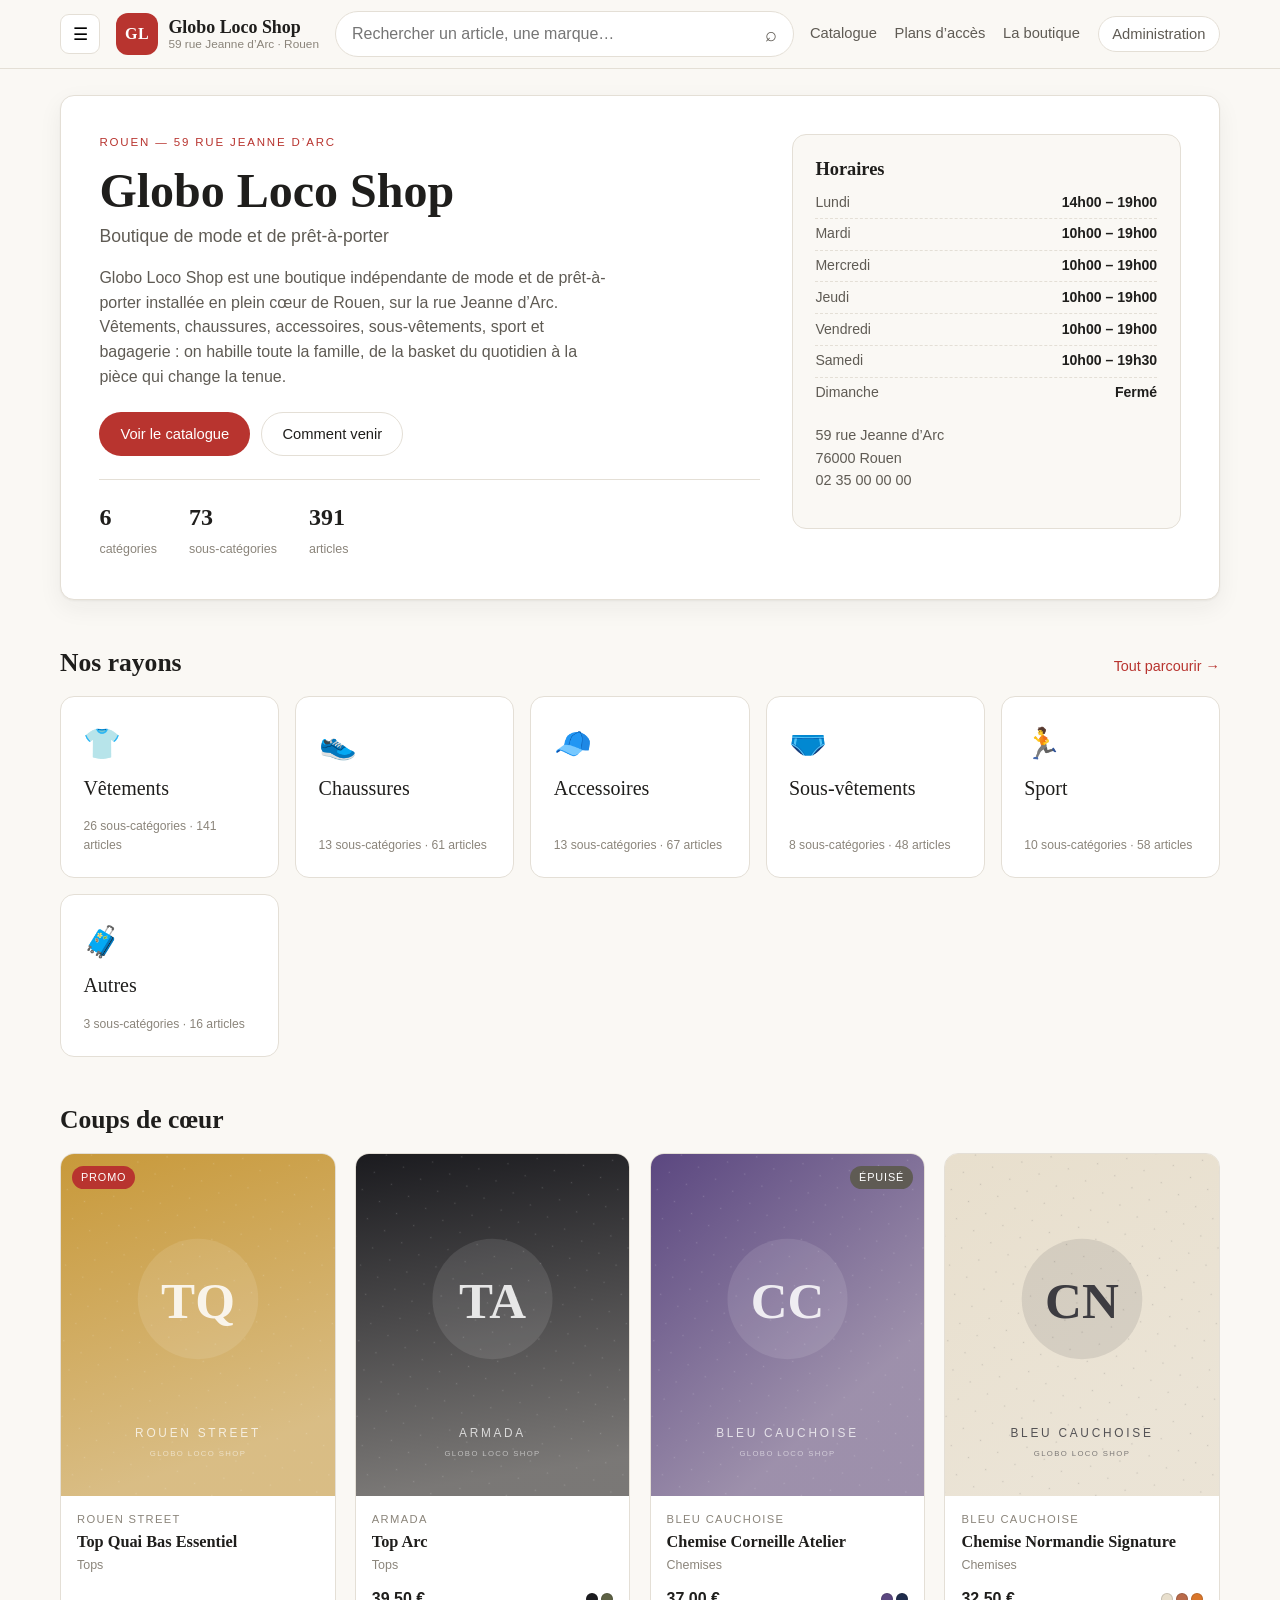
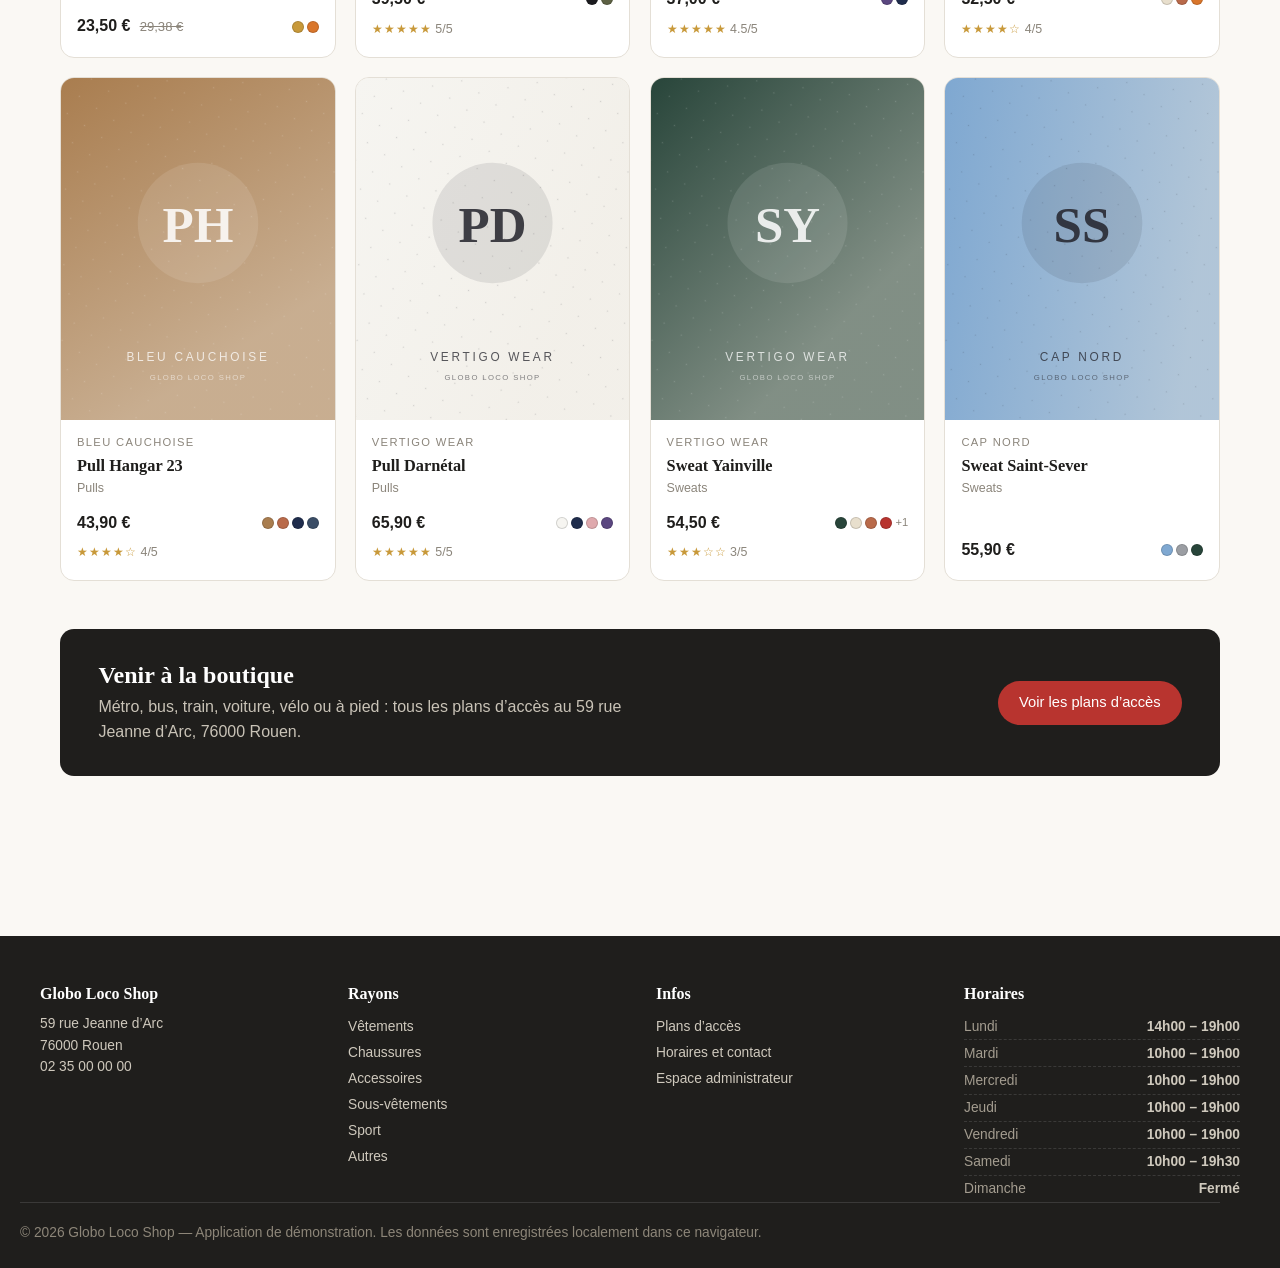
==== index.html @ f0fc32de "Application Globo Loco Shop : catalogue, fiches produit, admin et plans d'accès Application web stat" ====
<!DOCTYPE html>
<html lang="fr">
  <head>
    <meta charset="utf-8">
    <meta name="viewport" content="width=device-width, initial-scale=1">
    <title>Globo Loco Shop — Boutique de mode et de prêt-à-porter, Rouen</title>
    <meta name="description" content="Globo Loco Shop, boutique de mode et de prêt-à-porter au 59 rue Jeanne d’Arc à Rouen. Catalogue vêtements, chaussures, accessoires, sous-vêtements, sport et bagagerie.">
    <meta name="theme-color" content="#1b1b1f">
    <link rel="icon" href="data:image/svg+xml,%3Csvg xmlns='http://www.w3.org/2000/svg' viewBox='0 0 64 64'%3E%3Crect width='64' height='64' rx='14' fill='%23b8342f'/%3E%3Ctext x='32' y='43' font-family='Georgia,serif' font-size='30' font-weight='700' text-anchor='middle' fill='%23fff'%3EGL%3C/text%3E%3C/svg%3E">
    <link rel="stylesheet" href="assets/css/styles.css">
  </head>
  <body>
    <a class="skip-link" href="#view">Aller au contenu</a>

    <header class="header" id="site-header"></header>

    <main class="main" id="view" tabindex="-1"></main>

    <footer class="footer" id="site-footer"></footer>

    <div id="toast" class="toast" role="status" aria-live="polite"></div>

    <noscript>
      <p style="padding:2rem;text-align:center">
        Cette application nécessite JavaScript. Globo Loco Shop — 59 rue Jeanne d’Arc, 76000 Rouen.
      </p>
    </noscript>

    <script src="assets/js/data.js"></script>
    <script src="assets/js/utils.js"></script>
    <script src="assets/js/store.js"></script>
    <script src="assets/js/views.js"></script>
    <script src="assets/js/admin.js"></script>
    <script src="assets/js/app.js"></script>
  </body>
</html>
---- assets/css/styles.css ----
/* =========================================================================
   Globo Loco Shop — Feuille de style
   ========================================================================= */

:root {
  --ink: #1f1e1c;
  --ink-soft: #5f5b54;
  --ink-mute: #8b857b;
  --paper: #faf8f4;
  --surface: #ffffff;
  --line: #e4dfd6;
  --accent: #b8342f;
  --accent-dark: #8f2622;
  --accent-soft: #fbeceb;
  --green: #3f7a4f;
  --radius: 14px;
  --radius-sm: 9px;
  --shadow: 0 1px 2px rgba(31, 30, 28, 0.05), 0 8px 24px rgba(31, 30, 28, 0.06);
  --shadow-lift: 0 2px 6px rgba(31, 30, 28, 0.08), 0 18px 40px rgba(31, 30, 28, 0.1);
  --max: 1200px;
  --font: "Inter", "Helvetica Neue", Helvetica, Arial, sans-serif;
  --serif: Georgia, "Times New Roman", serif;
}

* { box-sizing: border-box; }

html {
  scroll-behavior: smooth;
  /* L'en-tête est collant : on décale les ancres pour qu'il ne les masque pas. */
  scroll-padding-top: 92px;
}

body {
  margin: 0;
  font-family: var(--font);
  color: var(--ink);
  background: var(--paper);
  line-height: 1.55;
  -webkit-font-smoothing: antialiased;
}

img { max-width: 100%; display: block; }

a { color: inherit; }

h1, h2, h3 { font-family: var(--serif); line-height: 1.2; margin: 0 0 0.4em; }

.skip-link {
  position: absolute;
  left: -9999px;
  background: var(--ink);
  color: #fff;
  padding: 0.7rem 1rem;
  z-index: 100;
}
.skip-link:focus { left: 1rem; top: 1rem; }

/* ------------------------------ En-tête ------------------------------ */

.header {
  position: sticky;
  top: 0;
  z-index: 40;
  background: rgba(250, 248, 244, 0.94);
  backdrop-filter: blur(8px);
  border-bottom: 1px solid var(--line);
}

.header__bar {
  max-width: var(--max);
  margin: 0 auto;
  padding: 0.7rem 1.25rem;
  display: flex;
  align-items: center;
  gap: 1rem;
}

.burger {
  border: 1px solid var(--line);
  background: var(--surface);
  border-radius: var(--radius-sm);
  width: 40px;
  height: 40px;
  font-size: 1.05rem;
  cursor: pointer;
  flex: none;
}

.brand {
  display: flex;
  align-items: center;
  gap: 0.65rem;
  text-decoration: none;
  flex: none;
}
.brand__mark {
  width: 42px;
  height: 42px;
  border-radius: 12px;
  background: var(--accent);
  color: #fff;
  display: grid;
  place-items: center;
  font-family: var(--serif);
  font-weight: 700;
  letter-spacing: 0.5px;
}
.brand__text { display: flex; flex-direction: column; line-height: 1.15; }
.brand__text b { font-family: var(--serif); font-size: 1.12rem; }
.brand__text em { font-style: normal; font-size: 0.74rem; color: var(--ink-mute); }

.search {
  flex: 1 1 auto;
  display: flex;
  min-width: 140px;
  border: 1px solid var(--line);
  background: var(--surface);
  border-radius: 999px;
  overflow: hidden;
}
.search input {
  flex: 1;
  border: 0;
  padding: 0.6rem 1rem;
  font: inherit;
  background: transparent;
  outline: none;
  min-width: 0;
}
.search button {
  border: 0;
  background: transparent;
  padding: 0 1rem;
  font-size: 1.25rem;
  cursor: pointer;
  color: var(--ink-soft);
}

.header__links { display: flex; align-items: center; gap: 1.1rem; flex: none; }
.header__links a {
  text-decoration: none;
  font-size: 0.92rem;
  color: var(--ink-soft);
  padding: 0.3rem 0;
  border-bottom: 2px solid transparent;
}
.header__links a:hover { color: var(--ink); }
.header__links a.is-active { color: var(--ink); border-bottom-color: var(--accent); }
.header__admin {
  border: 1px solid var(--line) !important;
  border-radius: 999px;
  padding: 0.34rem 0.85rem !important;
  background: var(--surface);
}

/* `display: grid` l'emporterait sur l'attribut hidden : on le neutralise. */
.megamenu[hidden] { display: none; }

.megamenu {
  border-top: 1px solid var(--line);
  background: var(--surface);
  padding: 1.25rem;
  display: grid;
  grid-template-columns: repeat(auto-fit, minmax(190px, 1fr));
  gap: 1.25rem;
  max-height: 70vh;
  overflow: auto;
}
.megamenu__cat {
  font-family: var(--serif);
  font-size: 1rem;
  text-decoration: none;
  display: block;
  margin-bottom: 0.4rem;
}
.megamenu ul { list-style: none; margin: 0; padding: 0; }
.megamenu li a {
  text-decoration: none;
  font-size: 0.85rem;
  color: var(--ink-soft);
  display: block;
  padding: 0.12rem 0;
}
.megamenu li a:hover { color: var(--accent); }

/* ------------------------------ Layout ------------------------------- */

.main {
  max-width: var(--max);
  margin: 0 auto;
  padding: 1.6rem 1.25rem 4rem;
  outline: none;
}

.section { margin: 3rem 0; }
.section__head {
  display: flex;
  align-items: baseline;
  justify-content: space-between;
  gap: 1rem;
  margin-bottom: 1.1rem;
}
.section__head h2 { margin: 0; font-size: 1.6rem; }
.link { text-decoration: none; color: var(--accent); font-size: 0.9rem; }

.page-head { margin: 0.6rem 0 1.8rem; max-width: 70ch; }
.page-head h1 { font-size: 2.2rem; }
.page-head p { color: var(--ink-soft); margin: 0.3rem 0; }
.page-head__note { font-size: 0.9rem; color: var(--ink-mute); font-style: italic; }

.breadcrumb ol {
  list-style: none;
  display: flex;
  flex-wrap: wrap;
  gap: 0.4rem;
  margin: 0 0 1rem;
  padding: 0;
  font-size: 0.82rem;
  color: var(--ink-mute);
}
.breadcrumb li + li::before { content: "›"; margin-right: 0.4rem; }
.breadcrumb a { color: var(--ink-soft); text-decoration: none; }
.breadcrumb a:hover { color: var(--accent); }

.empty {
  padding: 2rem;
  text-align: center;
  color: var(--ink-mute);
  background: var(--surface);
  border: 1px dashed var(--line);
  border-radius: var(--radius);
}
.muted { color: var(--ink-mute); }

/* ------------------------------- Hero -------------------------------- */

.hero {
  display: grid;
  grid-template-columns: 1.7fr 1fr;
  gap: 2rem;
  align-items: start;
  background: var(--surface);
  border: 1px solid var(--line);
  border-radius: var(--radius);
  padding: 2.4rem;
  box-shadow: var(--shadow);
}
.hero__eyebrow {
  text-transform: uppercase;
  letter-spacing: 0.16em;
  font-size: 0.72rem;
  color: var(--accent);
  margin: 0 0 0.6rem;
}
.hero h1 { font-size: 3rem; margin: 0 0 0.2rem; }
.hero__tagline { font-size: 1.1rem; color: var(--ink-soft); margin: 0 0 1rem; }
.hero__about { max-width: 58ch; color: var(--ink-soft); }
.hero__actions { display: flex; gap: 0.7rem; flex-wrap: wrap; margin: 1.4rem 0; }
.hero__stats {
  list-style: none;
  display: flex;
  gap: 2rem;
  padding: 1.2rem 0 0;
  margin: 0;
  border-top: 1px solid var(--line);
}
.hero__stats strong { display: block; font-size: 1.5rem; font-family: var(--serif); }
.hero__stats span { font-size: 0.78rem; color: var(--ink-mute); }
.hero__card {
  background: var(--paper);
  border: 1px solid var(--line);
  border-radius: var(--radius);
  padding: 1.4rem;
}
.hero__card h2 { font-size: 1.15rem; }
.hero__contact { font-size: 0.9rem; color: var(--ink-soft); margin-top: 1rem; }

.hours { list-style: none; margin: 0; padding: 0; font-size: 0.88rem; }
.hours li {
  display: flex;
  justify-content: space-between;
  gap: 1rem;
  padding: 0.28rem 0;
  border-bottom: 1px dashed var(--line);
}
.hours li:last-child { border-bottom: 0; }
.hours span { color: var(--ink-soft); }

.band {
  background: var(--ink);
  color: #f4f1ea;
  border-radius: var(--radius);
  padding: 2rem 2.4rem;
}
.band__inner {
  display: flex;
  align-items: center;
  justify-content: space-between;
  gap: 1.5rem;
  flex-wrap: wrap;
}
.band h2 { color: #fff; margin: 0 0 0.3rem; }
.band p { margin: 0; color: #c9c3b7; max-width: 60ch; }

/* ---------------------------- Catégories ----------------------------- */

.cats {
  display: grid;
  grid-template-columns: repeat(auto-fill, minmax(215px, 1fr));
  gap: 1rem;
}
.cat {
  background: var(--surface);
  border: 1px solid var(--line);
  border-radius: var(--radius);
  padding: 1.4rem;
  text-decoration: none;
  display: flex;
  flex-direction: column;
  gap: 0.35rem;
  transition: transform 0.15s ease, box-shadow 0.15s ease, border-color 0.15s ease;
}
.cat:hover {
  transform: translateY(-3px);
  box-shadow: var(--shadow-lift);
  border-color: #d5cec1;
}
.cat__emoji { font-size: 1.9rem; }
.cat__name { font-family: var(--serif); font-size: 1.25rem; }
.cat__desc { font-size: 0.87rem; color: var(--ink-soft); }
.cat__count { font-size: 0.76rem; color: var(--ink-mute); margin-top: auto; padding-top: 0.5rem; }
.cats--large .cat { padding: 1.8rem; }

.subs {
  display: grid;
  grid-template-columns: repeat(auto-fill, minmax(220px, 1fr));
  gap: 0.7rem;
}
.sub {
  background: var(--surface);
  border: 1px solid var(--line);
  border-radius: var(--radius-sm);
  padding: 0.95rem 1.1rem;
  text-decoration: none;
  display: flex;
  justify-content: space-between;
  align-items: center;
  gap: 0.75rem;
  transition: border-color 0.15s ease, background 0.15s ease;
}
.sub:hover { border-color: var(--accent); background: var(--accent-soft); }
.sub__name { font-weight: 600; font-size: 0.95rem; }
.sub__count { font-size: 0.74rem; color: var(--ink-mute); white-space: nowrap; }

/* ------------------------------ Cartes ------------------------------- */

.grid {
  display: grid;
  grid-template-columns: repeat(auto-fill, minmax(230px, 1fr));
  gap: 1.2rem;
}
.card {
  background: var(--surface);
  border: 1px solid var(--line);
  border-radius: var(--radius);
  overflow: hidden;
  text-decoration: none;
  display: flex;
  flex-direction: column;
  transition: transform 0.15s ease, box-shadow 0.15s ease;
}
.card:hover { transform: translateY(-4px); box-shadow: var(--shadow-lift); }
.card__media { position: relative; aspect-ratio: 4 / 5; background: #eee9e0; }
.card__media img { width: 100%; height: 100%; object-fit: cover; }
.badge {
  position: absolute;
  top: 0.7rem;
  left: 0.7rem;
  background: var(--accent);
  color: #fff;
  font-size: 0.68rem;
  letter-spacing: 0.08em;
  text-transform: uppercase;
  padding: 0.22rem 0.55rem;
  border-radius: 999px;
}
.badge--out { background: var(--ink-soft); left: auto; right: 0.7rem; }
.card__body { padding: 0.9rem 1rem 1.1rem; display: flex; flex-direction: column; gap: 0.15rem; flex: 1; }
.card__brand {
  font-size: 0.7rem;
  text-transform: uppercase;
  letter-spacing: 0.12em;
  color: var(--ink-mute);
  margin: 0;
}
.card__title { font-size: 1.02rem; margin: 0.1rem 0; }
.card__meta { font-size: 0.78rem; color: var(--ink-mute); margin: 0; }
.card__footer {
  margin-top: auto;
  padding-top: 0.6rem;
  display: flex;
  align-items: center;
  justify-content: space-between;
  gap: 0.5rem;
}
.price { font-weight: 700; font-size: 1rem; }
.price s { font-weight: 400; color: var(--ink-mute); font-size: 0.82rem; margin-left: 0.3rem; }
.card__rating { margin: 0.35rem 0 0; font-size: 0.78rem; color: var(--ink-mute); }

.dots { display: inline-flex; align-items: center; gap: 3px; }
.dot {
  width: 12px;
  height: 12px;
  border-radius: 50%;
  display: inline-block;
  border: 1px solid rgba(0, 0, 0, 0.15);
}
.dots__more { font-size: 0.7rem; color: var(--ink-mute); font-style: normal; }

.stars { color: #c8993a; letter-spacing: 1px; }
.stars--empty { color: var(--line); }

/* ------------------------------ Filtres ------------------------------ */

.filters {
  display: flex;
  flex-wrap: wrap;
  gap: 0.8rem;
  align-items: flex-end;
  background: var(--surface);
  border: 1px solid var(--line);
  border-radius: var(--radius);
  padding: 1rem 1.15rem;
  margin-bottom: 1rem;
}
.filters label {
  display: flex;
  flex-direction: column;
  gap: 0.25rem;
  font-size: 0.75rem;
  color: var(--ink-mute);
  text-transform: uppercase;
  letter-spacing: 0.08em;
}
.filters select {
  font: inherit;
  font-size: 0.9rem;
  text-transform: none;
  letter-spacing: 0;
  color: var(--ink);
  padding: 0.45rem 0.6rem;
  border: 1px solid var(--line);
  border-radius: var(--radius-sm);
  background: var(--paper);
  min-width: 150px;
}
.result-count { font-size: 0.85rem; color: var(--ink-mute); margin: 0 0 1rem; }

/* ---------------------------- Fiche produit -------------------------- */

.product { display: block; }

.product__gallery {
  background: var(--surface);
  border: 1px solid var(--line);
  border-radius: var(--radius);
  padding: 1.2rem;
  margin-bottom: 1.6rem;
}
.gallery__main {
  width: 100%;
  max-width: 500px;
  margin: 0 auto;
  aspect-ratio: 4 / 5;
  background: #eee9e0;
  border-radius: var(--radius-sm);
  overflow: hidden;
}
.gallery__main img { width: 100%; height: 100%; object-fit: contain; }
.gallery__thumbs {
  display: flex;
  justify-content: center;
  gap: 0.6rem;
  margin-top: 0.9rem;
  flex-wrap: wrap;
}
.gallery__note { text-align: center; }
.thumb {
  position: relative;
  width: 78px;
  height: 96px;
  padding: 0;
  border: 2px solid var(--line);
  border-radius: var(--radius-sm);
  overflow: hidden;
  background: #eee9e0;
  cursor: pointer;
}
.thumb.is-active { border-color: var(--accent); }
.thumb img { width: 100%; height: 100%; object-fit: cover; }
.thumb__tools {
  position: absolute;
  inset: auto 0 0 0;
  display: flex;
  justify-content: space-between;
  background: rgba(31, 30, 28, 0.75);
}
.thumb__tools i {
  color: #fff;
  font-style: normal;
  font-size: 0.7rem;
  padding: 0.15rem 0.3rem;
  cursor: pointer;
}
.thumb__tools i:hover { background: var(--accent); }
.gallery__note { font-size: 0.78rem; color: var(--ink-mute); margin: 0.7rem 0 0; }

.gallery__admin {
  margin-top: 1rem;
  padding-top: 1rem;
  border-top: 1px dashed var(--line);
}
.gallery__admin-title {
  font-size: 0.72rem;
  text-transform: uppercase;
  letter-spacing: 0.12em;
  color: var(--ink-mute);
  margin: 0 0 0.6rem;
}
.gallery__admin-row { display: flex; gap: 0.6rem; flex-wrap: wrap; align-items: center; }
.gallery__admin-row input[type="url"] {
  flex: 1 1 260px;
  font: inherit;
  font-size: 0.88rem;
  padding: 0.45rem 0.7rem;
  border: 1px solid var(--line);
  border-radius: var(--radius-sm);
  background: var(--paper);
}

.product__info {
  background: var(--surface);
  border: 1px solid var(--line);
  border-radius: var(--radius);
  padding: 1.8rem;
  margin-bottom: 1.6rem;
}
.product__brand {
  text-transform: uppercase;
  letter-spacing: 0.14em;
  font-size: 0.74rem;
  color: var(--ink-mute);
  margin: 0;
}
.product__info h1 { font-size: 2rem; margin: 0.2rem 0 0.5rem; }
.product__price { font-size: 1.5rem; font-weight: 700; margin: 0 0 0.35rem; }
.product__price s { font-size: 1rem; font-weight: 400; color: var(--ink-mute); }
.product__rating { margin: 0 0 0.5rem; font-size: 0.88rem; color: var(--ink-soft); }
.product__stock { font-size: 0.85rem; margin: 0 0 1.4rem; }
.product__stock.in { color: var(--green); }
.product__stock.out { color: var(--accent); }

.specs {
  display: grid;
  grid-template-columns: repeat(auto-fit, minmax(230px, 1fr));
  gap: 1.3rem;
  border-top: 1px solid var(--line);
  padding-top: 1.4rem;
}
.spec h2 {
  font-family: var(--font);
  font-size: 0.74rem;
  text-transform: uppercase;
  letter-spacing: 0.12em;
  color: var(--ink-mute);
  margin: 0 0 0.5rem;
}
.spec p { margin: 0; color: var(--ink-soft); }
.spec--wide { grid-column: 1 / -1; }

.sizes { list-style: none; display: flex; flex-wrap: wrap; gap: 0.4rem; margin: 0; padding: 0; }
.sizes li {
  border: 1px solid var(--line);
  border-radius: var(--radius-sm);
  padding: 0.3rem 0.7rem;
  font-size: 0.85rem;
  background: var(--paper);
}

.colors { list-style: none; display: flex; flex-wrap: wrap; gap: 0.45rem; margin: 0; padding: 0; }
.color {
  display: inline-flex;
  align-items: center;
  gap: 0.4rem;
  border: 1px solid var(--line);
  background: var(--paper);
  border-radius: 999px;
  padding: 0.25rem 0.7rem 0.25rem 0.3rem;
  font: inherit;
  font-size: 0.82rem;
  cursor: pointer;
}
.color.is-active { border-color: var(--accent); background: var(--accent-soft); }
.color i {
  width: 17px;
  height: 17px;
  border-radius: 50%;
  border: 1px solid rgba(0, 0, 0, 0.18);
}

.details { list-style: none; margin: 0; padding: 0; font-size: 0.88rem; }
.details li {
  display: flex;
  justify-content: space-between;
  gap: 1rem;
  padding: 0.35rem 0;
  border-bottom: 1px dashed var(--line);
}
.details span { color: var(--ink-mute); }

.product__admin-link { margin: 1.4rem 0 0; }

/* ------------------------------- Avis -------------------------------- */

.product__reviews,
.product__similar {
  background: var(--surface);
  border: 1px solid var(--line);
  border-radius: var(--radius);
  padding: 1.8rem;
  margin-bottom: 1.6rem;
}
.product__reviews h2,
.product__similar h2 { font-size: 1.35rem; }

.reviews { list-style: none; margin: 0 0 1.6rem; padding: 0; }
.review { border-bottom: 1px solid var(--line); padding: 0.9rem 0; }
.review:last-child { border-bottom: 0; }
.review__head { display: flex; align-items: center; gap: 0.6rem; margin: 0 0 0.25rem; font-size: 0.9rem; }
.review__head time { color: var(--ink-mute); font-size: 0.78rem; margin-left: auto; }
.review__body { margin: 0; color: var(--ink-soft); }

.review-form {
  background: var(--paper);
  border: 1px solid var(--line);
  border-radius: var(--radius);
  padding: 1.2rem;
  display: flex;
  flex-direction: column;
  gap: 0.7rem;
}
.review-form h3 { font-size: 1.05rem; margin: 0; }
.review-form__row { display: flex; gap: 0.8rem; flex-wrap: wrap; }
.review-form label { display: flex; flex-direction: column; gap: 0.25rem; font-size: 0.82rem; color: var(--ink-soft); flex: 1 1 200px; }
.review-form input,
.review-form select,
.review-form textarea {
  font: inherit;
  font-size: 0.92rem;
  padding: 0.5rem 0.7rem;
  border: 1px solid var(--line);
  border-radius: var(--radius-sm);
  background: var(--surface);
  color: var(--ink);
}
.review-form button { align-self: flex-start; }

/* -------------------------- Produits similaires ---------------------- */

.similar-list {
  list-style: none;
  margin: 0;
  padding: 0;
  display: grid;
  gap: 0.5rem;
}
.similar-list a {
  display: flex;
  align-items: center;
  gap: 0.9rem;
  text-decoration: none;
  border: 1px solid var(--line);
  border-radius: var(--radius-sm);
  padding: 0.5rem 0.9rem 0.5rem 0.5rem;
  background: var(--paper);
  transition: border-color 0.15s ease, background 0.15s ease;
}
.similar-list a:hover { border-color: var(--accent); background: var(--accent-soft); }
.similar-list img { width: 54px; height: 66px; object-fit: cover; border-radius: 6px; flex: none; }
.similar__text { display: flex; flex-direction: column; flex: 1; min-width: 0; }
.similar__text b { font-size: 0.95rem; }
.similar__text em { font-style: normal; font-size: 0.78rem; color: var(--ink-mute); }
.similar__price { font-weight: 700; white-space: nowrap; }

/* --------------------------- Plans d'accès --------------------------- */

.map {
  margin: 0 0 1.4rem;
  background: var(--surface);
  border: 1px solid var(--line);
  border-radius: var(--radius);
  padding: 1rem;
  overflow: hidden;
}
.map svg { width: 100%; height: auto; border-radius: var(--radius-sm); }
.map figcaption { font-size: 0.78rem; color: var(--ink-mute); margin-top: 0.7rem; text-align: center; }

.itineraries { display: flex; flex-wrap: wrap; gap: 0.6rem; margin-bottom: 2rem; }

.access-grid {
  display: grid;
  grid-template-columns: repeat(auto-fill, minmax(290px, 1fr));
  gap: 1rem;
}
.access {
  background: var(--surface);
  border: 1px solid var(--line);
  border-radius: var(--radius);
  padding: 1.4rem;
}
.access h2 { font-size: 1.2rem; margin: 0 0 0.2rem; }
.access__summary { font-size: 0.85rem; color: var(--ink-mute); margin: 0 0 0.8rem; }
.access ul { margin: 0; padding-left: 1.1rem; font-size: 0.9rem; color: var(--ink-soft); }
.access li { margin-bottom: 0.4rem; }

.disclaimer {
  margin-top: 2rem;
  font-size: 0.82rem;
  color: var(--ink-mute);
  background: var(--surface);
  border: 1px dashed var(--line);
  border-radius: var(--radius);
  padding: 1rem 1.2rem;
}

/* ------------------------------ Magasin ------------------------------ */

.store-grid {
  display: grid;
  grid-template-columns: repeat(auto-fit, minmax(260px, 1fr));
  gap: 1rem;
}
.cta-line { margin-top: 1.6rem; }
.social a { color: var(--accent); }

/* ------------------------------ Boutons ------------------------------ */

.btn {
  display: inline-flex;
  align-items: center;
  justify-content: center;
  gap: 0.4rem;
  border: 1px solid transparent;
  border-radius: 999px;
  padding: 0.6rem 1.25rem;
  font: inherit;
  font-size: 0.92rem;
  font-weight: 500;
  text-decoration: none;
  cursor: pointer;
  background: var(--surface);
  color: var(--ink);
  transition: background 0.15s ease, color 0.15s ease, border-color 0.15s ease;
}
.btn--primary { background: var(--accent); color: #fff; }
.btn--primary:hover { background: var(--accent-dark); }
.btn--ghost { background: transparent; border-color: var(--line); color: var(--ink); }
.btn--ghost:hover { border-color: var(--ink-soft); }
.btn--danger-ghost { background: transparent; border-color: #e6c4c2; color: var(--accent); }
.btn--danger-ghost:hover { background: var(--accent-soft); }
.btn--small { padding: 0.4rem 0.9rem; font-size: 0.84rem; }
.btn--tiny { padding: 0.24rem 0.6rem; font-size: 0.76rem; border-radius: 7px; }
.btn input[type="file"] { display: none; }

.chip {
  display: inline-flex;
  align-items: center;
  gap: 0.3rem;
  border: 1px solid var(--line);
  background: var(--surface);
  border-radius: 999px;
  padding: 0.18rem 0.6rem;
  font: inherit;
  font-size: 0.78rem;
  cursor: pointer;
  text-decoration: none;
  color: var(--ink-soft);
  margin: 0.12rem 0.05rem;
}
.chip:hover { border-color: var(--accent); color: var(--accent); }
.chip i { width: 12px; height: 12px; border-radius: 50%; display: inline-block; }
.chip--all { border-style: dashed; }

/* --------------------------- Administration -------------------------- */

.admin-gate {
  max-width: 480px;
  margin: 3rem auto;
  background: var(--surface);
  border: 1px solid var(--line);
  border-radius: var(--radius);
  padding: 2.2rem;
  box-shadow: var(--shadow);
}
.admin-gate h1 { font-size: 1.7rem; }
.gate-form { display: flex; flex-direction: column; gap: 0.8rem; margin: 1.4rem 0; }
.gate-form label { display: flex; flex-direction: column; gap: 0.3rem; font-size: 0.85rem; color: var(--ink-soft); }
.gate-form input {
  font: inherit;
  padding: 0.6rem 0.8rem;
  border: 1px solid var(--line);
  border-radius: var(--radius-sm);
  background: var(--paper);
  color: var(--ink);
}
.gate-error {
  color: var(--accent);
  font-size: 0.85rem;
  background: var(--accent-soft);
  border-radius: var(--radius-sm);
  padding: 0.5rem 0.8rem;
  margin: 0;
}
.gate-hint { font-size: 0.82rem; color: var(--ink-mute); }
.gate-hint code {
  background: var(--paper);
  border: 1px solid var(--line);
  border-radius: 5px;
  padding: 0.1rem 0.4rem;
}

.admin__head {
  display: flex;
  align-items: flex-start;
  justify-content: space-between;
  gap: 1rem;
  flex-wrap: wrap;
  margin-bottom: 1.2rem;
}
.admin__head h1 { font-size: 1.9rem; margin: 0; }
.admin__head p { margin: 0.2rem 0 0; color: var(--ink-mute); font-size: 0.88rem; }

.admin__tabs {
  display: flex;
  flex-wrap: wrap;
  gap: 0.4rem;
  border-bottom: 1px solid var(--line);
  margin-bottom: 1.5rem;
}
.admin__tab {
  text-decoration: none;
  font-size: 0.88rem;
  padding: 0.55rem 0.95rem;
  border: 1px solid transparent;
  border-bottom: 0;
  border-radius: var(--radius-sm) var(--radius-sm) 0 0;
  color: var(--ink-soft);
  margin-bottom: -1px;
}
.admin__tab.is-active {
  background: var(--surface);
  border-color: var(--line);
  color: var(--ink);
  font-weight: 600;
}

.panel {
  background: var(--surface);
  border: 1px solid var(--line);
  border-radius: var(--radius);
  padding: 1.5rem;
  margin-bottom: 1.2rem;
}
.panel h2 { font-size: 1.2rem; }
.panel--narrow { max-width: 520px; }
.panel hr { border: 0; border-top: 1px solid var(--line); margin: 1.2rem 0; }

.kpis { display: grid; grid-template-columns: repeat(auto-fit, minmax(140px, 1fr)); gap: 0.8rem; margin-bottom: 1.2rem; }
.kpi {
  background: var(--surface);
  border: 1px solid var(--line);
  border-radius: var(--radius);
  padding: 1.1rem 1.3rem;
}
.kpi strong { display: block; font-family: var(--serif); font-size: 1.9rem; }
.kpi span { font-size: 0.78rem; color: var(--ink-mute); }

.checklist { margin: 0; padding-left: 1.1rem; font-size: 0.9rem; color: var(--ink-soft); }
.checklist li { margin-bottom: 0.3rem; }

.bars { list-style: none; margin: 0; padding: 0; }
.bars li { display: flex; align-items: center; gap: 0.8rem; padding: 0.3rem 0; font-size: 0.88rem; }
.bars span { flex: 0 0 190px; }
.bars i { height: 10px; background: var(--accent); border-radius: 999px; opacity: 0.8; }
.bars b { margin-left: auto; color: var(--ink-mute); font-weight: 500; }

.warn {
  background: #fdf6e3;
  border: 1px solid #ecd9a5;
  border-radius: var(--radius-sm);
  padding: 0.8rem 1rem;
  font-size: 0.85rem;
  color: #6c5820;
}

/* --------------------------- Formulaires admin ------------------------ */

.form { display: grid; gap: 0.9rem; }
.form--inline { grid-template-columns: repeat(auto-fit, minmax(180px, 1fr)); align-items: end; }
.form--grid { grid-template-columns: repeat(auto-fit, minmax(210px, 1fr)); align-items: start; }
.form label, .field { display: flex; flex-direction: column; gap: 0.3rem; font-size: 0.8rem; color: var(--ink-soft); }
.form .wide, .field.wide { grid-column: 1 / -1; }
.form .small { max-width: 110px; }
.form input[type="text"],
.form input[type="url"],
.form input[type="email"],
.form input[type="number"],
.form select,
.form textarea {
  font: inherit;
  font-size: 0.92rem;
  padding: 0.5rem 0.7rem;
  border: 1px solid var(--line);
  border-radius: var(--radius-sm);
  background: var(--paper);
  color: var(--ink);
  width: 100%;
}
.form textarea { resize: vertical; }
.field__label { font-size: 0.8rem; color: var(--ink-soft); }
.field__hint { font-size: 0.78rem; color: var(--ink-mute); margin: 0.3rem 0 0; }
.form__actions { display: flex; gap: 0.6rem; align-items: center; flex-wrap: wrap; }
.check { flex-direction: row !important; align-items: center; gap: 0.5rem !important; font-size: 0.88rem; }
.check input { width: auto; }

.color-row { display: flex; gap: 0.5rem; align-items: center; margin-bottom: 0.4rem; }
.color-row input[type="color"] {
  width: 44px;
  height: 36px;
  padding: 2px;
  border: 1px solid var(--line);
  border-radius: var(--radius-sm);
  background: var(--paper);
}
.color-row input[type="text"] { flex: 1; }

.hours-edit { display: grid; gap: 0.4rem; }
.hours-edit__row { display: flex; gap: 0.5rem; }
.hours-edit__row input { flex: 1; }

.admin-photos { display: flex; flex-wrap: wrap; gap: 0.6rem; margin: 0.3rem 0; }
.admin-photo { margin: 0; width: 96px; }
.admin-photo img {
  width: 96px;
  height: 118px;
  object-fit: cover;
  border-radius: var(--radius-sm);
  border: 1px solid var(--line);
  margin-bottom: 0.3rem;
}

/* ------------------------------ Tableaux ----------------------------- */

.table { width: 100%; border-collapse: collapse; font-size: 0.88rem; }
.table th {
  text-align: left;
  font-size: 0.72rem;
  text-transform: uppercase;
  letter-spacing: 0.1em;
  color: var(--ink-mute);
  border-bottom: 1px solid var(--line);
  padding: 0.5rem 0.6rem;
}
.table td { padding: 0.55rem 0.6rem; border-bottom: 1px solid var(--line); vertical-align: middle; }
.table tr:last-child td { border-bottom: 0; }
.table a { color: var(--ink); }
.table__actions { display: flex; gap: 0.35rem; justify-content: flex-end; }

/* ---------------------------- Arborescence --------------------------- */

.tree__cat { border: 1px solid var(--line); border-radius: var(--radius-sm); margin-bottom: 0.5rem; }
.tree__cat summary {
  cursor: pointer;
  padding: 0.7rem 1rem;
  display: flex;
  gap: 1rem;
  align-items: center;
  justify-content: space-between;
}
.tree__title { font-weight: 600; }
.tree__count { font-size: 0.76rem; color: var(--ink-mute); white-space: nowrap; }
.tree__tools { display: flex; gap: 0.35rem; padding: 0 1rem 0.6rem; flex-wrap: wrap; }
.tree__subs { list-style: none; margin: 0; padding: 0 1rem 0.8rem; }
.tree__subs li {
  display: flex;
  align-items: center;
  gap: 0.7rem;
  padding: 0.35rem 0;
  border-top: 1px dashed var(--line);
  font-size: 0.9rem;
  flex-wrap: wrap;
}
.tree__sub-name { text-decoration: none; flex: 1 1 160px; }
.tree__sub-name:hover { color: var(--accent); }
.tree__subs .tree__tools { padding: 0; }

.plan-list { list-style: none; margin: 0; padding: 0; }
.plan-list li {
  display: flex;
  align-items: center;
  gap: 0.8rem;
  padding: 0.55rem 0;
  border-bottom: 1px dashed var(--line);
  flex-wrap: wrap;
}
.plan-list__title { font-weight: 600; font-size: 0.92rem; flex: 0 0 190px; }
.plan-list__summary { font-size: 0.82rem; color: var(--ink-mute); flex: 1 1 200px; }
.plan-list__tools { display: flex; gap: 0.35rem; }

/* ------------------------------- Pied -------------------------------- */

.footer {
  background: var(--ink);
  color: #cfc9bd;
  padding: 3rem 1.25rem 1.5rem;
  margin-top: 3rem;
}
.footer__inner {
  max-width: var(--max);
  margin: 0 auto;
  display: grid;
  grid-template-columns: repeat(auto-fit, minmax(190px, 1fr));
  gap: 2rem;
}
.footer h2 { color: #fff; font-size: 1rem; margin-bottom: 0.6rem; }
.footer p { font-size: 0.86rem; margin: 0; }
.footer ul { list-style: none; margin: 0; padding: 0; font-size: 0.86rem; }
.footer li { padding: 0.15rem 0; }
.footer a { color: #cfc9bd; text-decoration: none; }
.footer a:hover { color: #fff; }
.footer .hours li { border-color: rgba(255, 255, 255, 0.12); }
.footer .hours span { color: #a49d90; }
.footer__legal {
  max-width: var(--max);
  margin: 2.5rem auto 0;
  padding-top: 1.2rem;
  border-top: 1px solid rgba(255, 255, 255, 0.12);
  font-size: 0.76rem;
  color: #8d8679;
}

/* ------------------------------ Toast -------------------------------- */

.toast {
  position: fixed;
  left: 50%;
  bottom: 1.5rem;
  transform: translate(-50%, 200%);
  visibility: hidden;
  pointer-events: none;
  background: var(--ink);
  color: #fff;
  padding: 0.75rem 1.25rem;
  border-radius: 999px;
  font-size: 0.88rem;
  box-shadow: var(--shadow-lift);
  transition: transform 0.25s ease;
  z-index: 90;
  max-width: 90vw;
  text-align: center;
}
.toast.is-visible { transform: translate(-50%, 0); visibility: visible; }
.toast--success { background: var(--green); }
.toast--error { background: var(--accent); }

/* ----------------------------- Responsive ---------------------------- */

@media (max-width: 900px) {
  .hero { grid-template-columns: 1fr; padding: 1.6rem; }
  .hero h1 { font-size: 2.2rem; }
  .header__links a:not(.header__admin) { display: none; }
  .bars span { flex: 0 0 120px; }
}

@media (max-width: 620px) {
  .header__bar { flex-wrap: wrap; }
  .search { order: 3; flex-basis: 100%; }
  .brand__text em { display: none; }
  .main { padding: 1.2rem 0.9rem 3rem; }
  .page-head h1 { font-size: 1.7rem; }
  .product__info, .product__reviews, .product__similar { padding: 1.2rem; }
  .grid { grid-template-columns: repeat(auto-fill, minmax(150px, 1fr)); gap: 0.8rem; }
  .table { font-size: 0.8rem; }
  .table__actions { flex-direction: column; }
}

@media (prefers-reduced-motion: reduce) {
  * { transition: none !important; animation: none !important; }
  html { scroll-behavior: auto; }
}
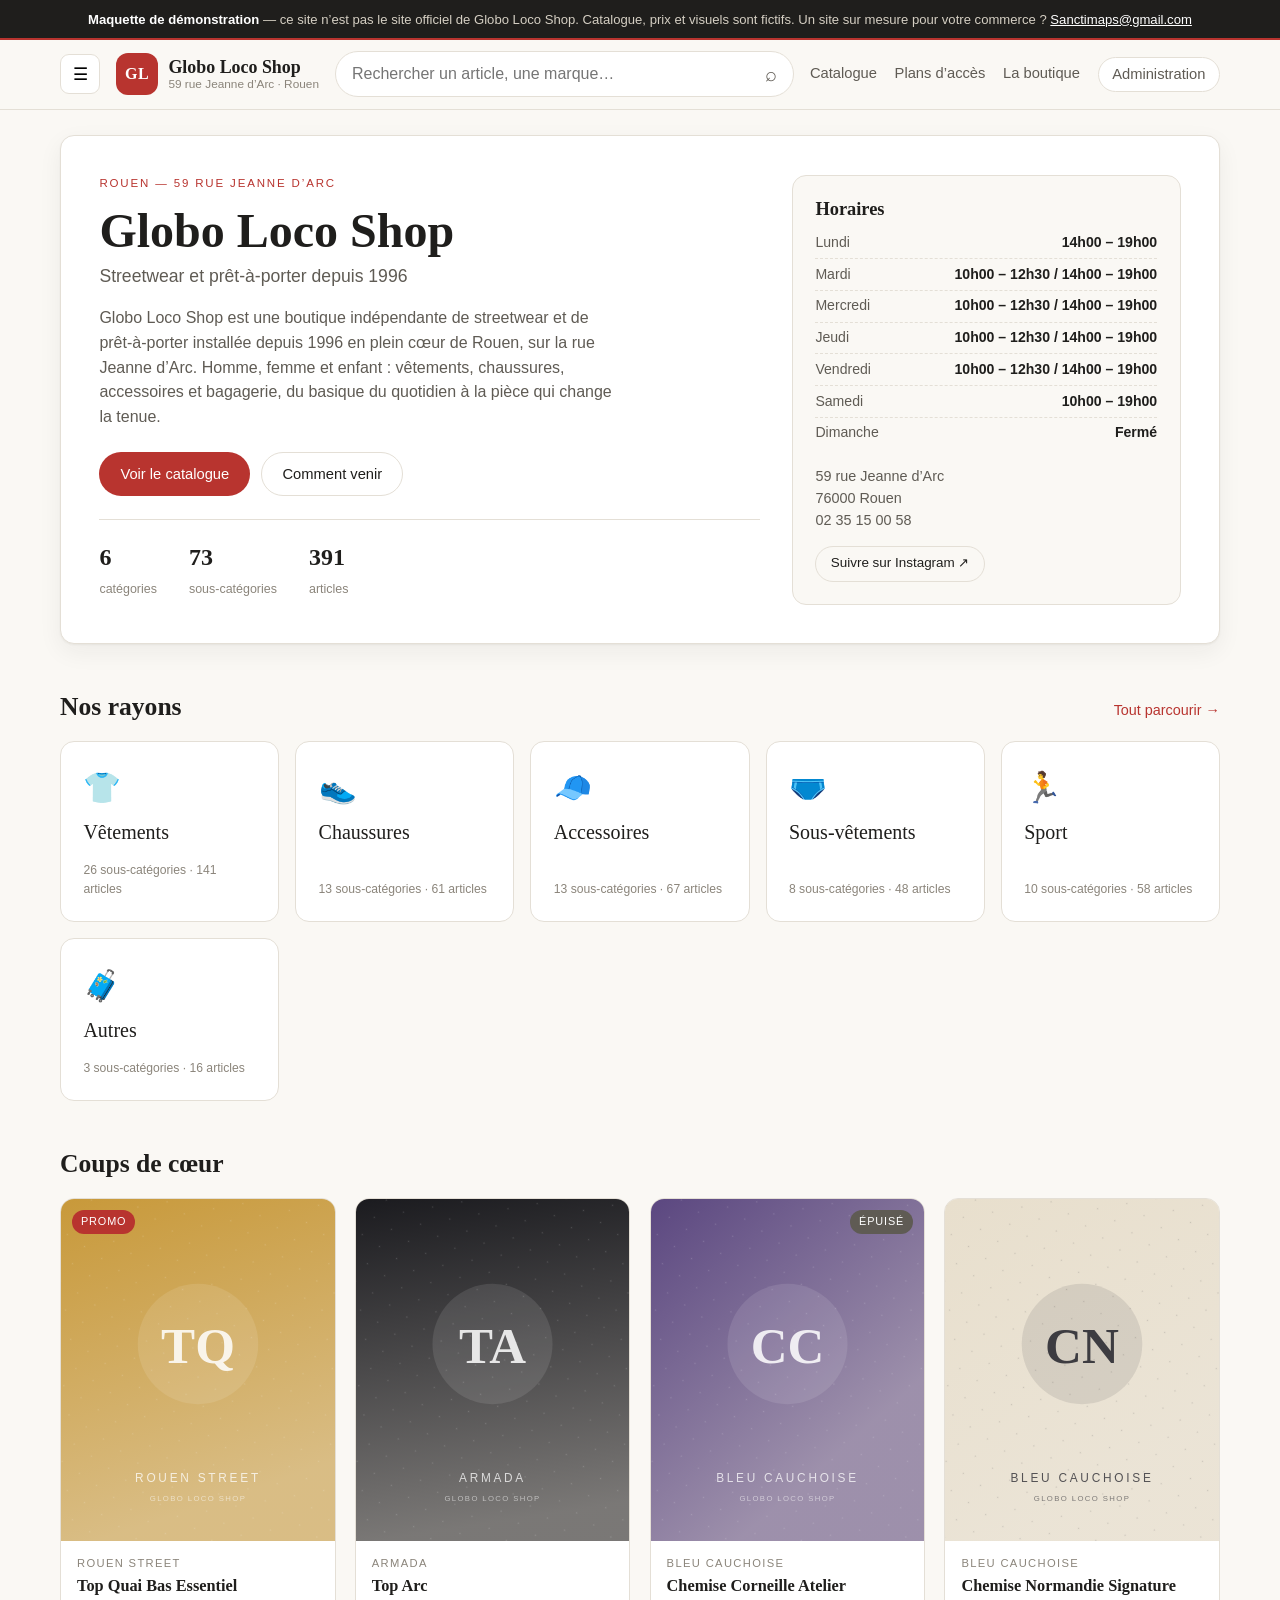
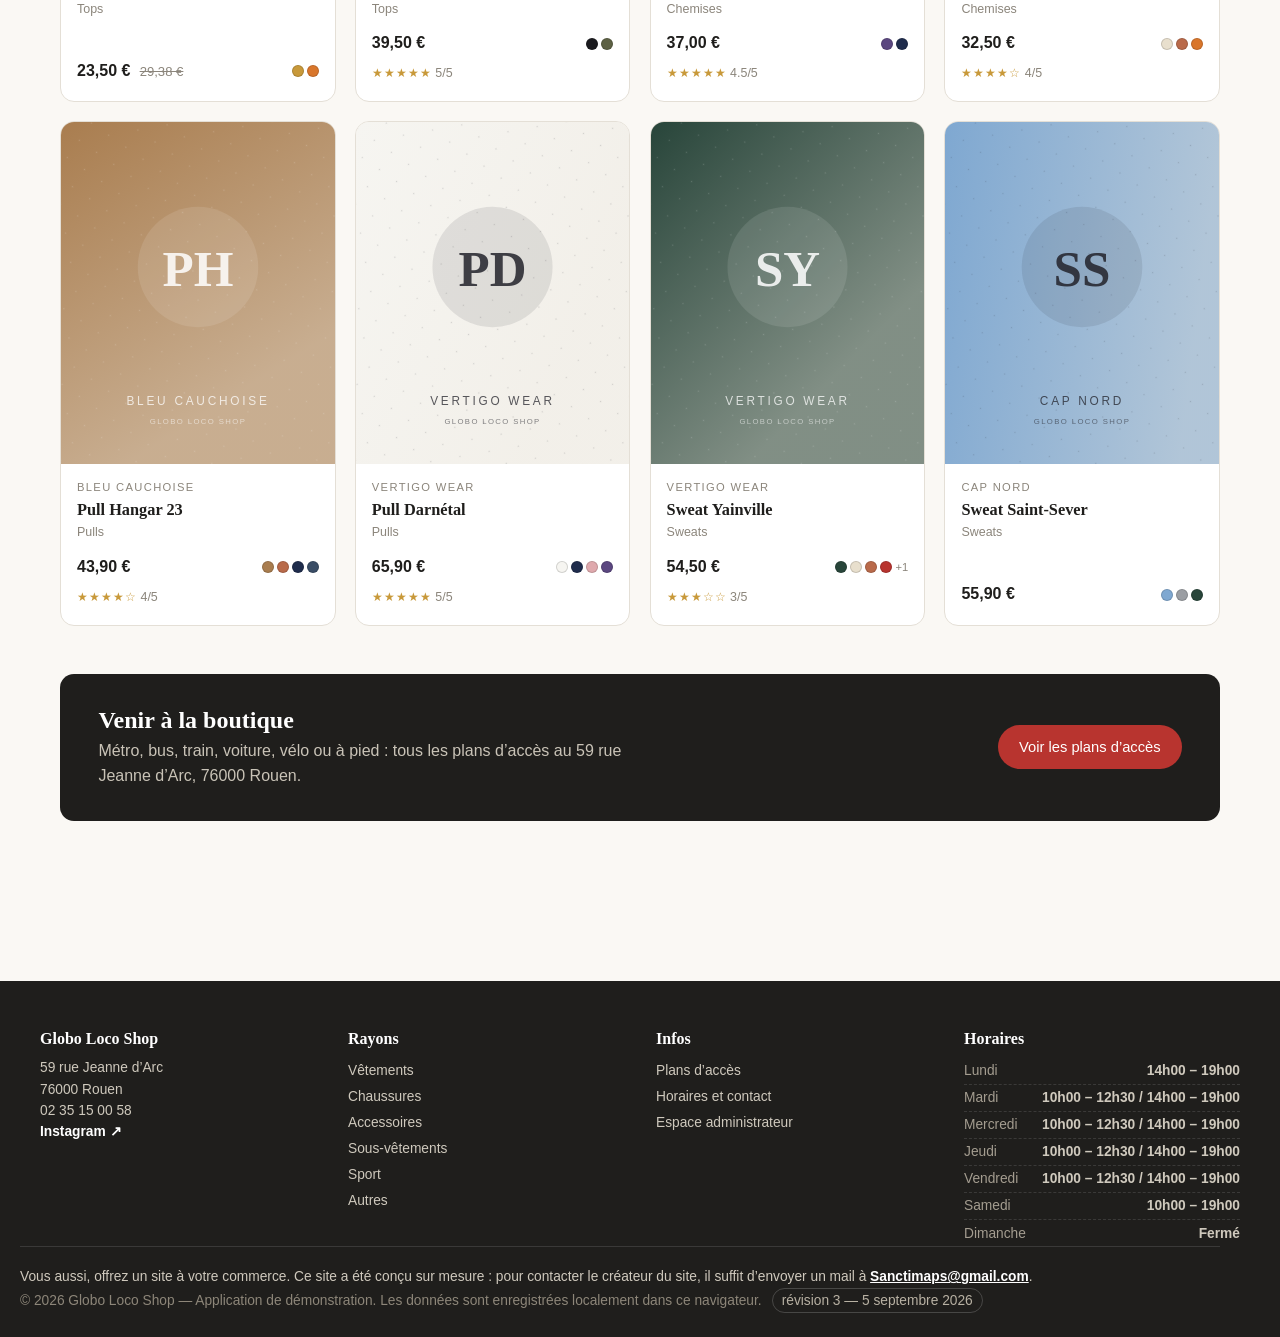
==== commit 414bfff4: "Ajoute un bandeau « maquette » et la construction pour page hébergée Le site reprend le nom, l'adres" ====
--- a/index.html
+++ b/index.html
@@ -11,6 +11,12 @@
   </head>
   <body>
     <a class="skip-link" href="#view">Aller au contenu</a>
+
+    <p class="demo-banner">
+      <b>Maquette de démonstration</b> — ce site n’est pas le site officiel de Globo Loco Shop.
+      Catalogue, prix et visuels sont fictifs. Un site sur mesure pour votre commerce&nbsp;?
+      <a href="mailto:Sanctimaps@gmail.com">Sanctimaps@gmail.com</a>
+    </p>
 
     <header class="header" id="site-header"></header>
 
--- a/assets/css/styles.css
+++ b/assets/css/styles.css
@@ -55,6 +55,23 @@
 }
 .skip-link:focus { left: 1rem; top: 1rem; }
 
+/* --------------------------- Bandeau maquette ------------------------ */
+
+/* Mise au point affichée en haut de page : le site reprend l'identité réelle
+   d'une boutique, il doit être identifiable comme une maquette. */
+.demo-banner {
+  margin: 0;
+  padding: 0.6rem 1.25rem;
+  background: var(--ink);
+  color: #d5cfc3;
+  border-bottom: 2px solid var(--accent);
+  font-size: 0.82rem;
+  line-height: 1.45;
+  text-align: center;
+}
+.demo-banner b { color: #fff; font-weight: 600; }
+.demo-banner a { color: #fff; text-decoration: underline; white-space: nowrap; }
+
 /* ------------------------------ En-tête ------------------------------ */
 
 .header {
@@ -157,31 +174,59 @@
 .megamenu[hidden] { display: none; }
 
 .megamenu {
+  display: block;
   border-top: 1px solid var(--line);
   background: var(--surface);
-  padding: 1.25rem;
+  max-height: 76vh;
+  overflow: auto;
+}
+.megamenu__inner {
+  max-width: var(--max);
+  margin: 0 auto;
+  padding: 0.75rem 1.25rem 1.1rem;
+}
+
+/* Rayons repliés : on déplie pour voir les sous-catégories. */
+.megamenu__group { border-bottom: 1px solid var(--line); }
+.megamenu__group:last-child { border-bottom: 0; }
+.megamenu__group summary {
+  display: flex;
+  align-items: center;
+  gap: 0.7rem;
+  padding: 0.75rem 0.25rem;
+  cursor: pointer;
+  list-style: none;
+}
+.megamenu__group summary::-webkit-details-marker { display: none; }
+.megamenu__group summary:hover .megamenu__name { color: var(--accent); }
+.megamenu__emoji { font-size: 1.25rem; }
+.megamenu__name { font-family: var(--serif); font-size: 1.08rem; }
+.megamenu__count { font-size: 0.76rem; color: var(--ink-mute); margin-left: auto; }
+.megamenu__chevron {
+  color: var(--ink-mute);
+  font-size: 0.8rem;
+  transition: transform 0.15s ease;
+}
+.megamenu__group[open] .megamenu__chevron { transform: rotate(180deg); }
+.megamenu__group[open] summary { border-bottom: 1px dashed var(--line); }
+
+.megamenu ul {
+  list-style: none;
+  margin: 0;
+  padding: 0.7rem 0 1rem 2rem;
   display: grid;
-  grid-template-columns: repeat(auto-fit, minmax(190px, 1fr));
-  gap: 1.25rem;
-  max-height: 70vh;
-  overflow: auto;
-}
-.megamenu__cat {
-  font-family: var(--serif);
-  font-size: 1rem;
-  text-decoration: none;
-  display: block;
-  margin-bottom: 0.4rem;
-}
-.megamenu ul { list-style: none; margin: 0; padding: 0; }
+  grid-template-columns: repeat(auto-fill, minmax(170px, 1fr));
+  gap: 0.1rem 1rem;
+}
 .megamenu li a {
   text-decoration: none;
-  font-size: 0.85rem;
+  font-size: 0.87rem;
   color: var(--ink-soft);
   display: block;
-  padding: 0.12rem 0;
+  padding: 0.22rem 0;
 }
 .megamenu li a:hover { color: var(--accent); }
+.megamenu__all a { color: var(--accent); font-weight: 600; }
 
 /* ------------------------------ Layout ------------------------------- */
 
@@ -741,7 +786,39 @@
   gap: 1rem;
 }
 .cta-line { margin-top: 1.6rem; }
-.social a { color: var(--accent); }
+.social a { color: var(--accent); text-decoration: none; font-weight: 600; }
+.social a:hover { text-decoration: underline; }
+.panel--full { grid-column: 1 / -1; }
+
+.brand-list {
+  list-style: none;
+  display: flex;
+  flex-wrap: wrap;
+  gap: 0.4rem;
+  margin: 0 0 0.8rem;
+  padding: 0;
+}
+.brand-list li {
+  border: 1px solid var(--line);
+  background: var(--paper);
+  border-radius: 999px;
+  padding: 0.25rem 0.75rem;
+  font-size: 0.84rem;
+}
+
+/* Encart de contact du créateur du site. */
+.credit {
+  margin-top: 2rem;
+  background: var(--accent-soft);
+  border: 1px solid #eecfcd;
+  border-radius: var(--radius);
+  padding: 1.4rem 1.6rem;
+}
+.credit h2 { font-size: 1.15rem; margin: 0 0 0.3rem; }
+.credit p { margin: 0; color: var(--ink-soft); font-size: 0.92rem; }
+.credit a { color: var(--accent); font-weight: 600; }
+
+.hero__social { margin: 0.9rem 0 0; }
 
 /* ------------------------------ Boutons ------------------------------ */
 
@@ -948,6 +1025,10 @@
 .hours-edit__row { display: flex; gap: 0.5rem; }
 .hours-edit__row input { flex: 1; }
 
+.social-row { display: flex; gap: 0.5rem; align-items: center; margin-bottom: 0.4rem; }
+.social-row input[type="text"] { flex: 0 0 150px; }
+.social-row input[type="url"] { flex: 1; }
+
 .admin-photos { display: flex; flex-wrap: wrap; gap: 0.6rem; margin: 0.3rem 0; }
 .admin-photo { margin: 0; width: 96px; }
 .admin-photo img {
@@ -1040,13 +1121,32 @@
 .footer a:hover { color: #fff; }
 .footer .hours li { border-color: rgba(255, 255, 255, 0.12); }
 .footer .hours span { color: #a49d90; }
-.footer__legal {
+.footer__social { margin-top: 0.7rem; display: flex; flex-wrap: wrap; gap: 0.8rem; }
+.footer__social a { color: #fff; font-size: 0.86rem; font-weight: 600; }
+
+.footer__credit {
   max-width: var(--max);
   margin: 2.5rem auto 0;
   padding-top: 1.2rem;
   border-top: 1px solid rgba(255, 255, 255, 0.12);
+  font-size: 0.86rem;
+  color: #cfc9bd;
+}
+.footer__credit a { color: #fff; font-weight: 600; text-decoration: underline; }
+
+.footer__legal {
+  max-width: var(--max);
+  margin: 0.8rem auto 0;
   font-size: 0.76rem;
   color: #8d8679;
+}
+.footer__rev {
+  display: inline-block;
+  border: 1px solid rgba(255, 255, 255, 0.18);
+  border-radius: 999px;
+  padding: 0.05rem 0.55rem;
+  margin-left: 0.4rem;
+  color: #b8b1a3;
 }
 
 /* ------------------------------ Toast -------------------------------- */
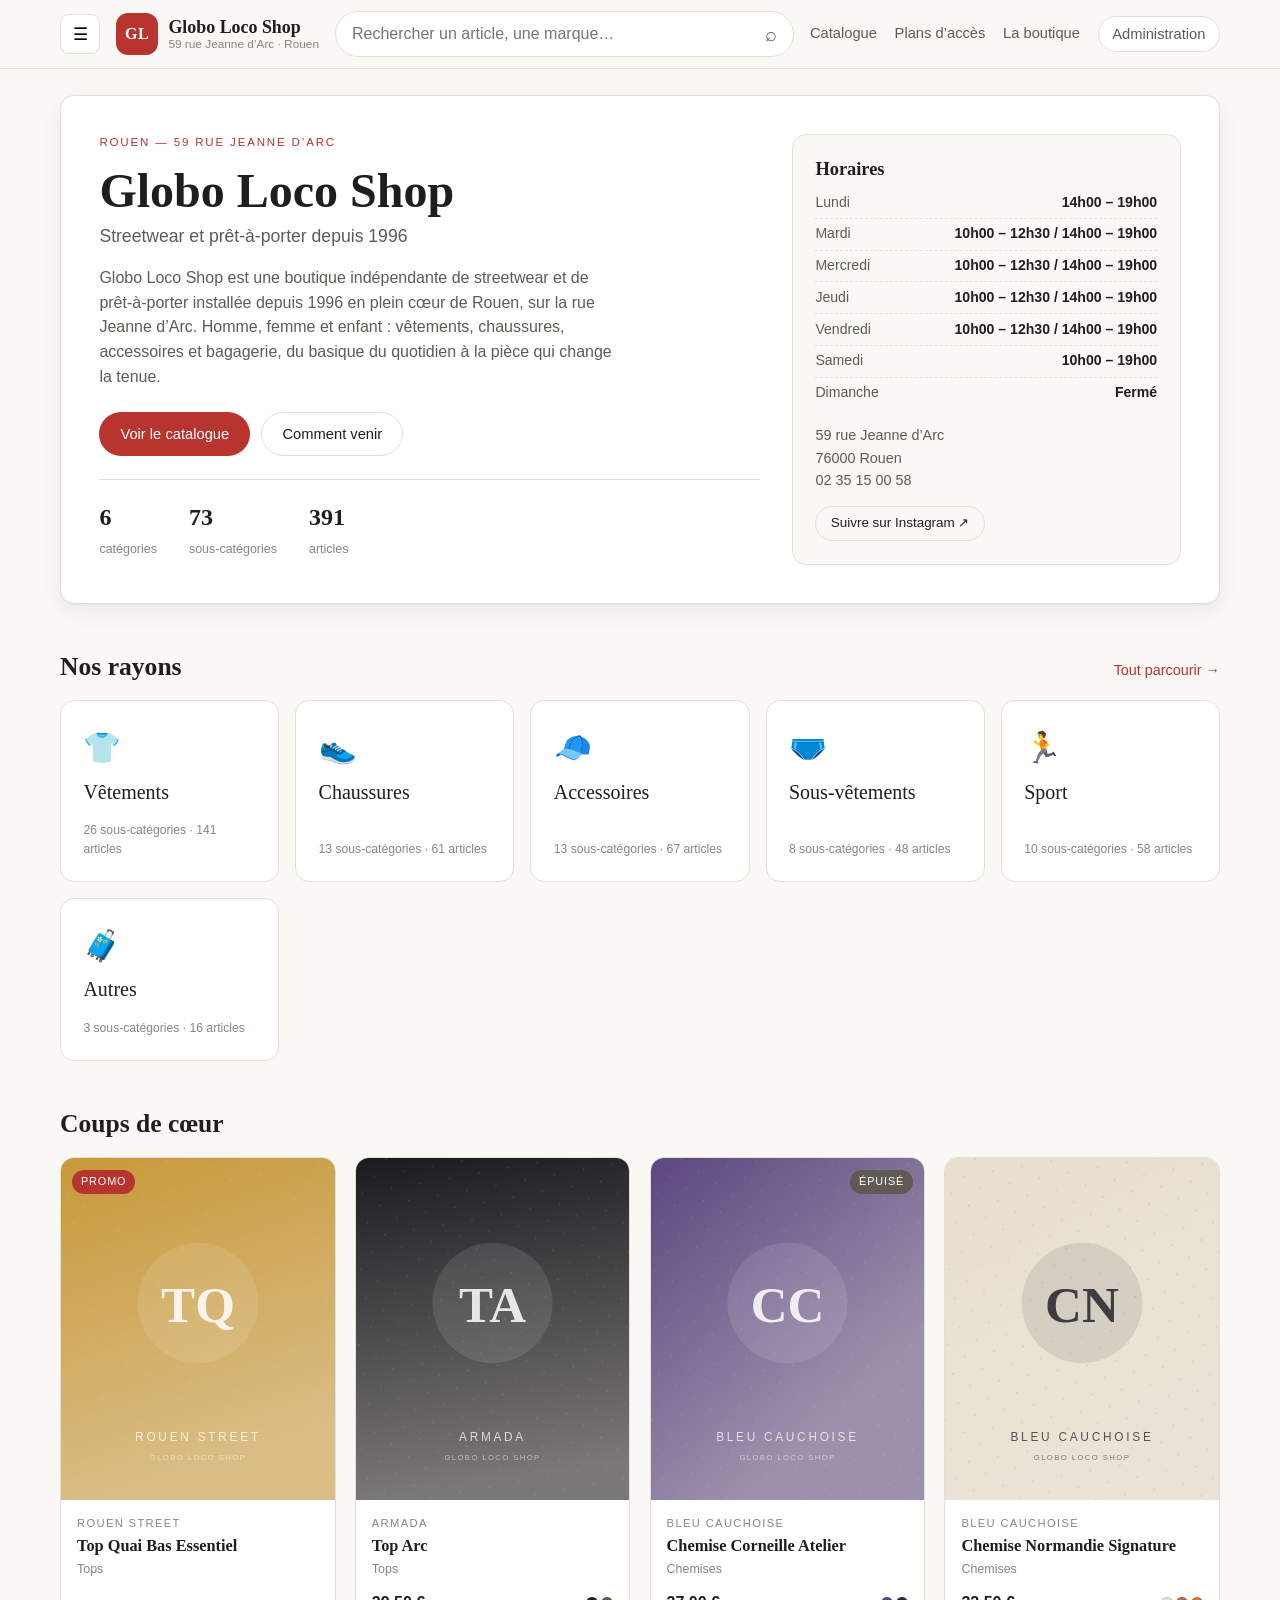
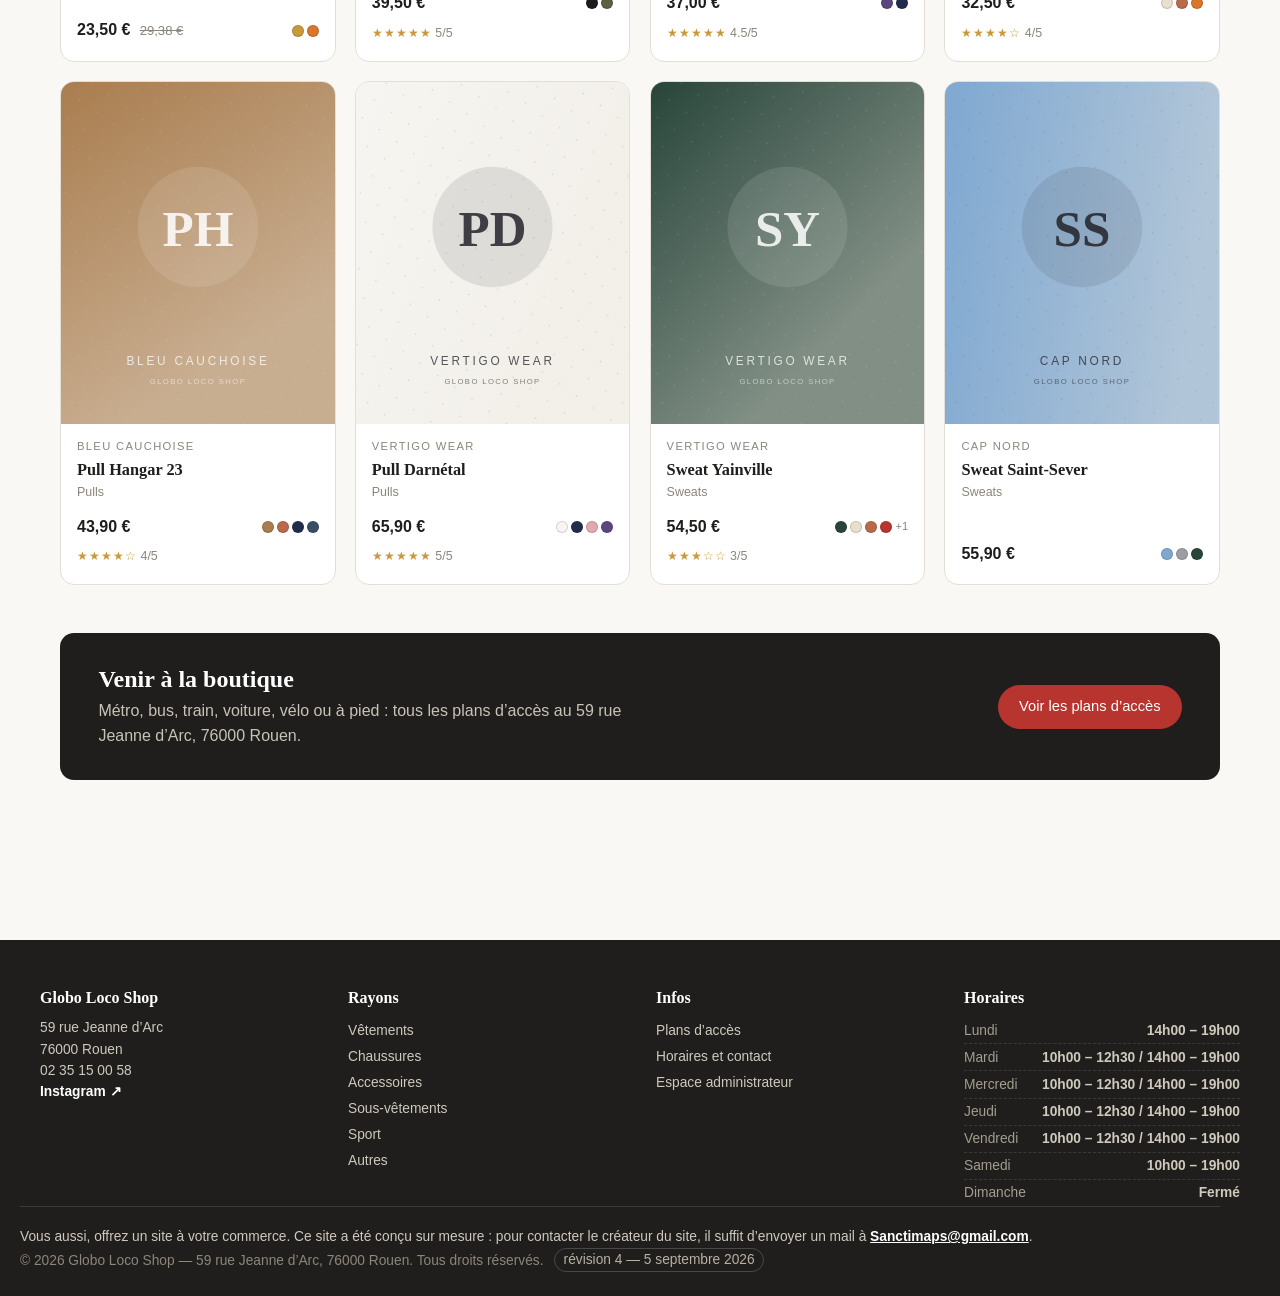
==== commit 0eb19c19: "Retire la mention de démonstration et rend le logo modifiable Mention de démonstration - Le bandeau " ====
--- a/index.html
+++ b/index.html
@@ -11,12 +11,6 @@
   </head>
   <body>
     <a class="skip-link" href="#view">Aller au contenu</a>
-
-    <p class="demo-banner">
-      <b>Maquette de démonstration</b> — ce site n’est pas le site officiel de Globo Loco Shop.
-      Catalogue, prix et visuels sont fictifs. Un site sur mesure pour votre commerce&nbsp;?
-      <a href="mailto:Sanctimaps@gmail.com">Sanctimaps@gmail.com</a>
-    </p>
 
     <header class="header" id="site-header"></header>
 
--- a/assets/css/styles.css
+++ b/assets/css/styles.css
@@ -55,23 +55,6 @@
 }
 .skip-link:focus { left: 1rem; top: 1rem; }
 
-/* --------------------------- Bandeau maquette ------------------------ */
-
-/* Mise au point affichée en haut de page : le site reprend l'identité réelle
-   d'une boutique, il doit être identifiable comme une maquette. */
-.demo-banner {
-  margin: 0;
-  padding: 0.6rem 1.25rem;
-  background: var(--ink);
-  color: #d5cfc3;
-  border-bottom: 2px solid var(--accent);
-  font-size: 0.82rem;
-  line-height: 1.45;
-  text-align: center;
-}
-.demo-banner b { color: #fff; font-weight: 600; }
-.demo-banner a { color: #fff; text-decoration: underline; white-space: nowrap; }
-
 /* ------------------------------ En-tête ------------------------------ */
 
 .header {
@@ -122,6 +105,18 @@
   font-weight: 700;
   letter-spacing: 0.5px;
 }
+.brand__logo {
+  width: 42px;
+  height: 42px;
+  border-radius: 12px;
+  overflow: hidden;
+  display: grid;
+  place-items: center;
+  background: var(--surface);
+  border: 1px solid var(--line);
+  flex: none;
+}
+.brand__logo img { width: 100%; height: 100%; object-fit: contain; }
 .brand__text { display: flex; flex-direction: column; line-height: 1.15; }
 .brand__text b { font-family: var(--serif); font-size: 1.12rem; }
 .brand__text em { font-style: normal; font-size: 0.74rem; color: var(--ink-mute); }
@@ -1024,6 +1019,24 @@
 .hours-edit { display: grid; gap: 0.4rem; }
 .hours-edit__row { display: flex; gap: 0.5rem; }
 .hours-edit__row input { flex: 1; }
+
+.logo-edit { display: flex; gap: 1.1rem; align-items: flex-start; flex-wrap: wrap; }
+.logo-edit__preview {
+  width: 96px;
+  height: 96px;
+  flex: none;
+  border: 1px solid var(--line);
+  border-radius: var(--radius-sm);
+  background: var(--paper);
+  display: grid;
+  place-items: center;
+  overflow: hidden;
+}
+.logo-edit__preview img { width: 100%; height: 100%; object-fit: contain; }
+.logo-edit__tools { display: flex; flex-wrap: wrap; gap: 0.5rem; align-items: center; flex: 1 1 260px; }
+.logo-edit__initials { flex: 0 0 150px; }
+.logo-edit__initials input { text-transform: uppercase; }
+.logo-edit .field__hint { flex-basis: 100%; margin: 0; }
 
 .social-row { display: flex; gap: 0.5rem; align-items: center; margin-bottom: 0.4rem; }
 .social-row input[type="text"] { flex: 0 0 150px; }
